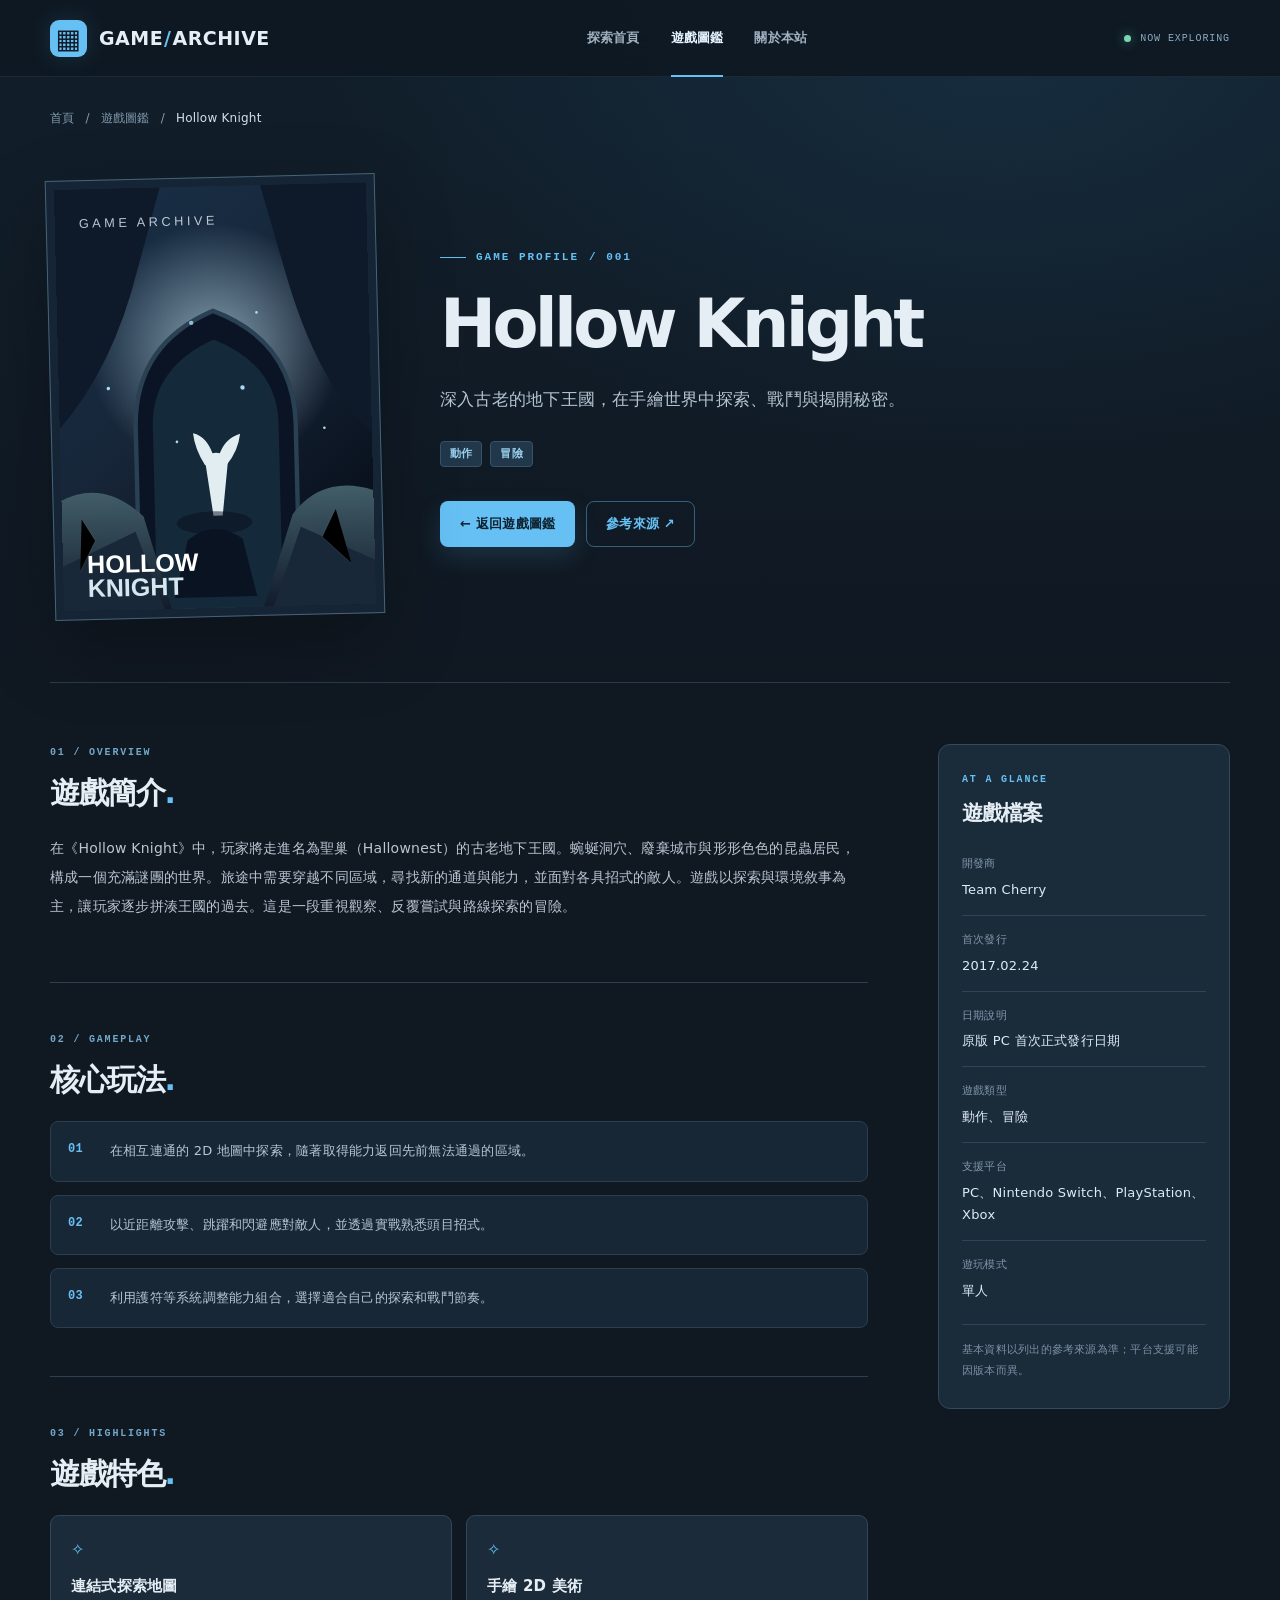
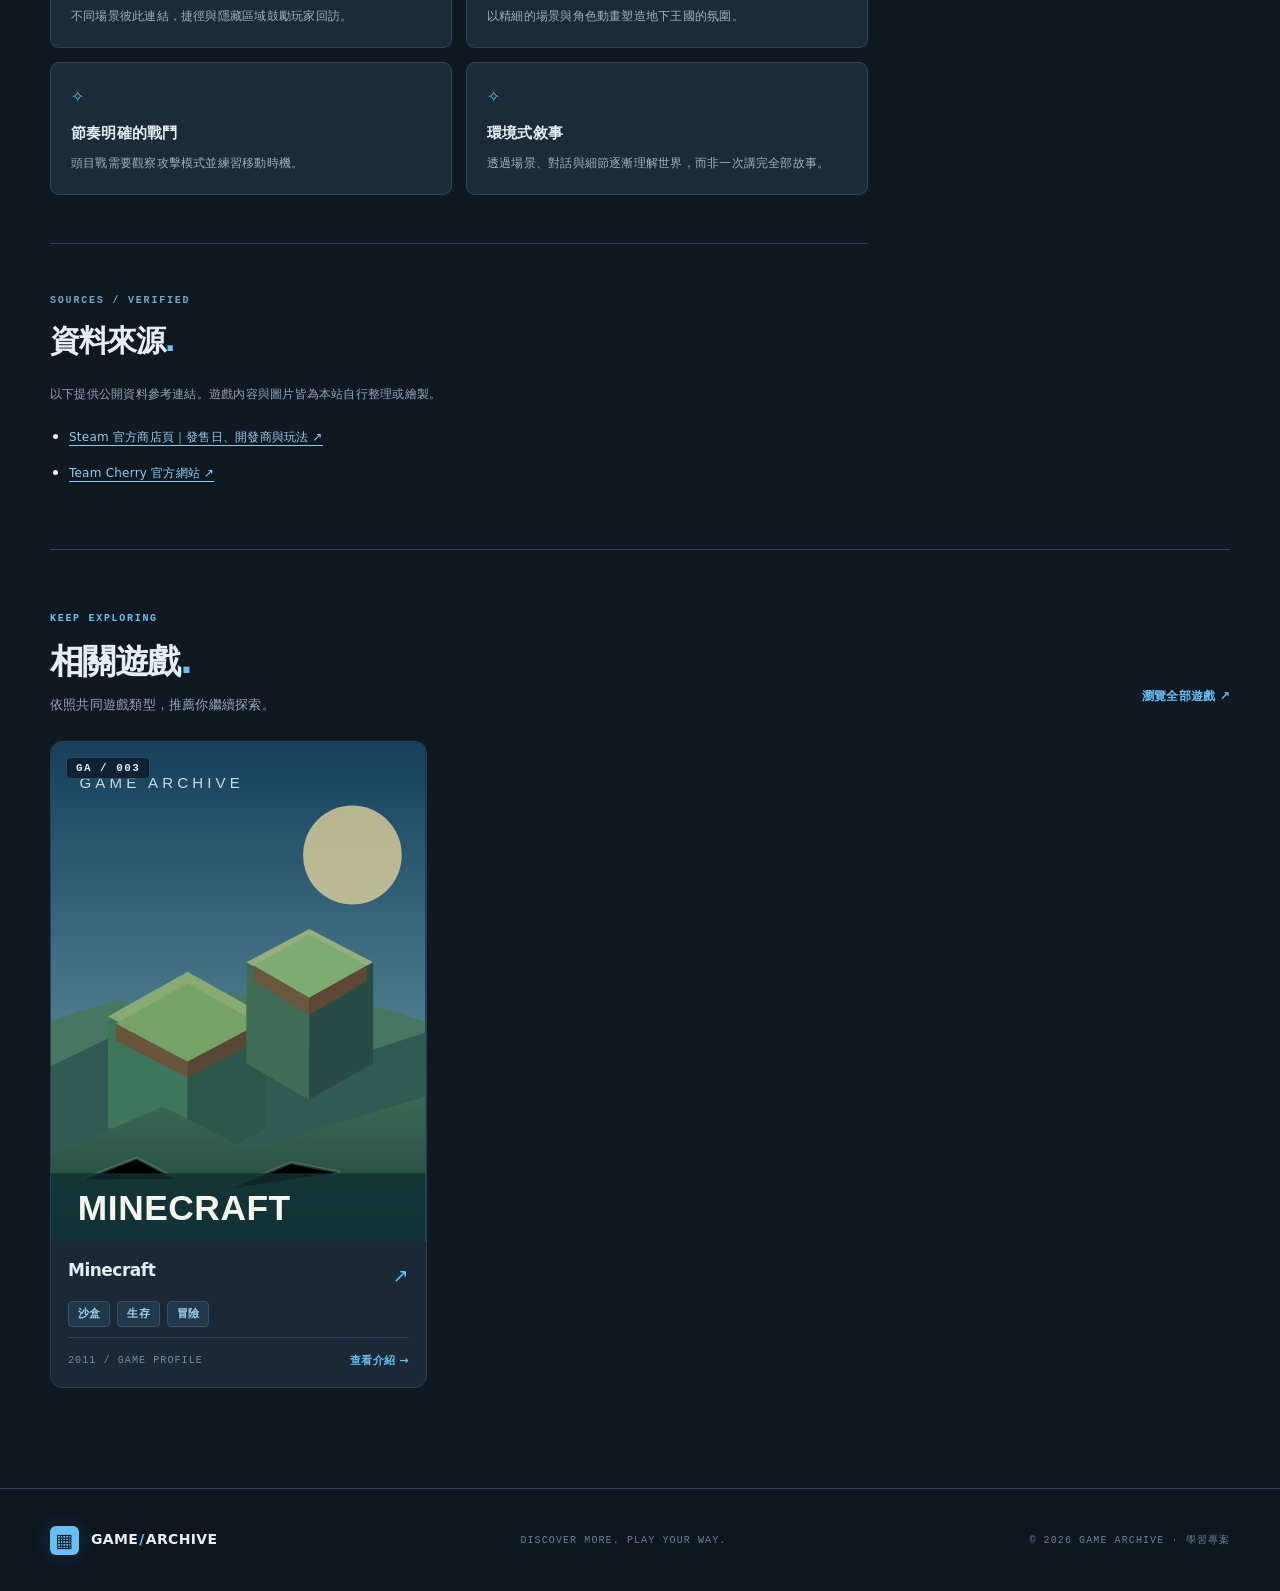
==== pages/hollow-knight.html @ d1612a09 "Add files via upload" ====
<!doctype html>
<html lang="zh-Hant">
<head>
  <meta charset="utf-8">
  <meta name="viewport" content="width=device-width, initial-scale=1">
  <meta name="theme-color" content="#101822">
  <meta name="description" content="Game Archive 遊戲介紹頁。">
  <title>Hollow Knight｜Game Archive 遊戲圖鑑</title>
  <link rel="stylesheet" href="../assets/css/style.css">
  <script defer src="../assets/js/main.js"></script>
</head>
<body data-page="detail" data-root="../" data-game-id="hollow-knight">
  <header class="site-header">
    <div class="container nav-shell">
      <a class="brand" href="../index.html" aria-label="Game Archive 首頁"><span class="brand-symbol" aria-hidden="true">▦</span><span>GAME<span class="brand-em">/</span>ARCHIVE</span></a>
      <nav class="main-nav" aria-label="主要導覽"><a href="../index.html">探索首頁</a><a class="nav-active" href="../index.html#library">遊戲圖鑑</a><a href="../index.html#about">關於本站</a></nav>
      <span class="nav-status"><span class="status-dot"></span> NOW EXPLORING</span>
    </div>
  </header>
  <main class="detail-main container" id="detail-content">
    <div class="breadcrumb"><a href="../index.html">首頁</a><span>/</span><a href="../index.html#library">遊戲圖鑑</a><span>/</span><span id="breadcrumb-title">載入中</span></div>
    <section class="detail-head" aria-labelledby="detail-title">
      <div class="detail-cover-wrap"><img id="detail-cover" src="../assets/images/hollow-knight.svg" alt="遊戲概念插畫" width="720" height="960"></div>
      <div class="detail-head-copy"><div class="eyebrow"><span class="eyebrow-line"></span> GAME PROFILE <span id="detail-index">/ ARCHIVE</span></div><h1 id="detail-title">遊戲資料載入中...</h1><p id="detail-summary" class="detail-summary">正在讀取 Game Archive 遊戲資料。</p><div id="detail-tags" class="detail-tags"></div><div class="detail-head-actions"><a href="../index.html#library" class="button button-primary">← 返回遊戲圖鑑</a><a id="detail-source-link" class="button button-outline" href="../index.html#about">官方資訊 ↗</a></div></div>
    </section>
    <div class="detail-body-grid">
      <div class="detail-article">
        <section class="content-block" aria-labelledby="intro-title"><span class="block-index">01 / OVERVIEW</span><h2 id="intro-title">遊戲簡介<span class="heading-period">.</span></h2><p id="detail-intro" class="lead-text"></p></section>
        <section class="content-block" aria-labelledby="gameplay-title"><span class="block-index">02 / GAMEPLAY</span><h2 id="gameplay-title">核心玩法<span class="heading-period">.</span></h2><div id="detail-gameplay" class="gameplay-list"></div></section>
        <section class="content-block" aria-labelledby="highlights-title"><span class="block-index">03 / HIGHLIGHTS</span><h2 id="highlights-title">遊戲特色<span class="heading-period">.</span></h2><div id="detail-highlights" class="highlights-grid"></div></section>
        <section class="content-block" id="review-section" aria-labelledby="review-title" hidden><span class="block-index">04 / PERSONAL NOTES</span><h2 id="review-title">個人心得<span class="heading-period">.</span></h2><p id="detail-review"></p></section>
        <section class="content-block source-block" aria-labelledby="sources-title"><span class="block-index">SOURCES / VERIFIED</span><h2 id="sources-title">資料來源<span class="heading-period">.</span></h2><p>以下提供公開資料參考連結。遊戲內容與圖片皆為本站自行整理或繪製。</p><ul id="detail-sources" class="source-list"></ul></section>
      </div>
      <aside class="detail-sidebar" aria-labelledby="facts-title"><div class="facts-panel"><span class="side-kicker">AT A GLANCE</span><h2 id="facts-title">遊戲檔案</h2><dl id="detail-facts"></dl><div class="facts-foot">基本資料以列出的參考來源為準；平台支援可能因版本而異。</div></div></aside>
    </div>
    <section class="related-section" aria-labelledby="related-title"><div class="section-heading related-header"><div><div class="eyebrow small-eyebrow">KEEP EXPLORING</div><h2 id="related-title">相關遊戲<span class="heading-period">.</span></h2><p id="related-description">依照遊戲類型推薦其他作品。</p></div><a href="../index.html#library" class="text-link">瀏覽全部遊戲 ↗</a></div><div id="related-grid" class="game-grid related-grid"></div></section>
  </main>
  <footer class="site-footer"><div class="container footer-inner"><a class="brand brand-footer" href="../index.html"><span class="brand-symbol" aria-hidden="true">▦</span><span>GAME<span class="brand-em">/</span>ARCHIVE</span></a><span>DISCOVER MORE. PLAY YOUR WAY.</span><span>© 2026 GAME ARCHIVE · 學習專案</span></div></footer>
  <noscript><div class="no-js">請啟用 JavaScript 以檢視完整遊戲介紹。</div></noscript>
</body>
</html>
---- assets/css/style.css ----
:root{
  --bg:#101822;--card:#1B2838;--surface:#263B50;--accent:#66C0F4;--text:#E5EDF5;
  --muted:#97a8bb;--faint:#6f8498;--border:#2a3b4d;--dark:#0c141e;--highlight:#99dcff;
  --radius:14px;--container:1180px;--shadow:0 28px 76px rgba(0,0,0,.27)
}
*{box-sizing:border-box}
html{scroll-behavior:smooth;scroll-padding-top:95px}
body{margin:0;background:var(--bg);color:var(--text);font-family:Inter,"Noto Sans TC","PingFang TC","Microsoft JhengHei",system-ui,-apple-system,BlinkMacSystemFont,"Segoe UI",sans-serif;font-size:15px;line-height:1.7;letter-spacing:.015em}
body::before{content:"";position:absolute;top:0;left:0;width:100%;height:690px;z-index:-1;pointer-events:none;background:radial-gradient(ellipse at 78% 8%,rgba(39,92,129,.23),transparent 47%),linear-gradient(180deg,#111f2b 0%,var(--bg) 100%)}
button,input{font:inherit}
a{color:inherit;text-decoration:none}img{display:block;max-width:100%}button{cursor:pointer}
:focus-visible{outline:2px solid var(--accent);outline-offset:4px}
.container{width:min(calc(100% - 72px),var(--container));margin-inline:auto}
.site-header{position:sticky;top:0;z-index:30;background:rgba(15,24,34,.92);border-bottom:1px solid rgba(140,169,194,.11);backdrop-filter:blur(18px)}
.nav-shell{min-height:76px;display:flex;align-items:center;justify-content:space-between;gap:24px}
.brand{font-size:19px;font-weight:850;letter-spacing:.025em;display:inline-flex;align-items:center;gap:12px;white-space:nowrap}.brand-symbol{display:flex;justify-content:center;align-items:center;height:37px;width:37px;border-radius:9px;color:#111a26;background:var(--accent);font-size:27px;line-height:1;font-weight:900;box-shadow:0 0 24px rgba(102,192,244,.15)}.brand-em{color:var(--accent);padding-inline:1px}
.main-nav{display:flex;align-items:center;gap:31px;margin-left:auto;margin-right:auto}.main-nav a{position:relative;color:#9fb0c0;font-size:13px;font-weight:700;transition:color .2s}.main-nav a:hover,.main-nav a.nav-active{color:#e6f5ff}.main-nav a.nav-active::after{content:"";position:absolute;bottom:-28px;left:0;right:0;height:2px;background:var(--accent)}
.nav-status{font-family:ui-monospace,SFMono-Regular,Consolas,monospace;font-size:10px;letter-spacing:.09em;color:#8eabc1;display:flex;gap:9px;align-items:center;white-space:nowrap}.status-dot{width:7px;height:7px;border-radius:50%;background:#78d8b1;box-shadow:0 0 12px rgba(120,216,177,.55)}
.hero{display:grid;grid-template-columns:1.13fr .87fr;align-items:center;gap:40px;min-height:596px;padding-top:72px;padding-bottom:74px}.hero-copy{position:relative;z-index:2}.eyebrow,.block-index,.side-kicker{display:flex;align-items:center;gap:10px;font-family:ui-monospace,SFMono-Regular,Consolas,monospace;font-size:11px;font-weight:750;letter-spacing:.18em;color:var(--accent);text-transform:uppercase}.eyebrow-line{display:inline-block;width:26px;height:1px;background:var(--accent)}h1,h2,h3,p{margin-top:0}.hero h1{font-size:clamp(39px,4.25vw,64px);line-height:1.31;letter-spacing:-.053em;margin:23px 0 23px;font-weight:860}.hero-accent{background:linear-gradient(110deg,#b7d8ef 0%,#66C0F4 65%,#4f93c2 100%);-webkit-background-clip:text;background-clip:text;color:transparent}.hero-copy>p{max-width:550px;color:#a9b8c6;font-size:15px;line-height:1.95}.hero-actions{display:flex;gap:13px;flex-wrap:wrap;margin:33px 0 47px}.button{border-radius:8px;min-height:46px;padding:11px 19px;display:inline-flex;gap:13px;align-items:center;justify-content:center;font-weight:750;font-size:13px;transition:transform .2s,background .2s,border-color .2s,box-shadow .2s;border:1px solid transparent}.button:hover{transform:translateY(-2px)}.button-primary{background:var(--accent);color:#0d2331;box-shadow:0 10px 25px rgba(81,166,215,.17)}.button-primary:hover{background:#91d4fa;box-shadow:0 12px 27px rgba(81,166,215,.25)}.button-ghost{border-color:var(--border);background:rgba(255,255,255,.025);color:#bfcedb}.button-ghost:hover,.button-outline:hover{border-color:var(--accent);color:#e7f8ff;background:rgba(102,192,244,.08)}.button-outline{background:transparent;color:var(--accent);border-color:rgba(102,192,244,.42)}
.hero-stats{display:flex;gap:28px;align-items:center}.hero-stats>div{display:flex;flex-direction:column;gap:3px}.hero-stats strong{font-family:ui-monospace,SFMono-Regular,Consolas,monospace;color:#dfeef9;font-size:22px;letter-spacing:-.06em;line-height:1.35}.hero-stats span:not(.stat-divider){color:var(--faint);font-size:11px}.stat-divider{height:36px;width:1px;background:#314455}
.hero-visual{height:485px;position:relative;display:flex;align-items:center;justify-content:center;isolation:isolate}.hero-grid{position:absolute;inset:4% -9%;background-image:linear-gradient(rgba(116,162,187,.09) 1px,transparent 1px),linear-gradient(90deg,rgba(116,162,187,.09) 1px,transparent 1px);background-size:37px 37px;transform:perspective(500px) rotateY(-8deg);mask-image:linear-gradient(100deg,transparent 0%,#000 20%,#000 78%,transparent 100%);z-index:-2}.hero-glow{height:300px;width:420px;border-radius:50%;background:#22608d;filter:blur(95px);opacity:.21;position:absolute;z-index:-1}.featured-frame{width:294px;height:403px;border:1px solid #63849a;transform:rotate(6deg);padding:8px;background:#101d2a;box-shadow:0 22px 75px rgba(0,0,0,.5);position:relative}.featured-frame img{width:100%;height:100%;object-fit:cover}.frame-corner{position:absolute;width:21px;height:21px;border-color:var(--accent);border-style:solid}.frame-corner-tl{top:-9px;left:-9px;border-width:2px 0 0 2px}.frame-corner-br{bottom:-9px;right:-9px;border-width:0 2px 2px 0}.featured-caption{position:absolute;left:0;bottom:0;background:rgba(22,42,57,.96);border:1px solid #37526a;box-shadow:var(--shadow);padding:15px 23px 17px;display:flex;flex-direction:column;gap:3px;min-width:255px;transform:rotate(-3deg)}.featured-label{font:700 10px ui-monospace,monospace;letter-spacing:.13em;color:var(--accent)}.featured-caption strong{font-size:18px;letter-spacing:.06em}.featured-caption>span:last-child{font-size:11px;color:#a7b7c7}.visual-index{position:absolute;top:18px;right:3px;writing-mode:vertical-rl;font:700 11px ui-monospace,monospace;color:#6e8da3;letter-spacing:.24em}
.marquee-line{border-top:1px solid #2a3947;border-bottom:1px solid #2a3947;background:#142230}.marquee-inner{display:flex;align-items:center;justify-content:space-between;gap:22px;padding-block:13px;white-space:nowrap;overflow:hidden}.marquee-inner span{font:800 10px ui-monospace,monospace;letter-spacing:.22em;color:#839aaa}.marquee-inner b{font-size:11px;color:#53738a;font-weight:400}
.catalog-section{padding-top:97px;padding-bottom:105px}.section-heading{display:flex;justify-content:space-between;align-items:flex-end;gap:22px;margin-bottom:31px}.small-eyebrow{font-size:10px;letter-spacing:.17em}.section-heading h2,.about-inner h2,.content-block h2{font-size:clamp(27px,3.25vw,39px);letter-spacing:-.045em;line-height:1.3;font-weight:830;margin:12px 0 11px}.section-heading p{font-size:13px;color:var(--muted);margin:0}.heading-period{color:var(--accent)}.section-index{font:700 11px ui-monospace,Consolas,monospace;letter-spacing:.1em;color:#768b9d;padding-bottom:7px;white-space:nowrap}
.filter-panel{padding:24px;background:#172433;border:1px solid #2b3c4c;border-radius:12px;margin-bottom:26px}.search-box{display:flex;align-items:center;gap:12px;background:#111c29;border:1px solid #31465a;min-height:50px;border-radius:8px;padding:0 15px;color:#789bb5;transition:border-color .2s}.search-box:focus-within{border-color:var(--accent)}.search-box input{color:var(--text);outline:none;background:transparent;border:0;flex:1;min-width:0;font-size:14px;height:48px}.search-box input::placeholder{color:#73899c}.search-box kbd{background:#243547;padding:3px 8px;border-radius:5px;color:#8da5ba;font:11px ui-monospace,monospace;border:1px solid #344c5f}.filter-heading{display:flex;align-items:center;justify-content:space-between;gap:12px;margin:23px 0 12px}.filter-heading>span:first-child{font-size:12px;color:#c1d3df;font-weight:720}.filter-heading>span:last-child{font-size:11px;color:#8198aa}.filter-chips{display:flex;gap:8px;flex-wrap:wrap}.filter-chip{border:1px solid #304457;background:#1c2d3d;color:#9db3c4;padding:7px 14px;border-radius:6px;font-size:12px;font-weight:680;transition:background .17s,border-color .17s,color .17s}.filter-chip:hover{border-color:#6b9ebd;color:#fff}.filter-chip.is-active{background:#285a7c;color:#e8f6ff;border-color:#4d9bcc}.loading-hint{font-size:12px;color:var(--faint)}
.game-grid{display:grid;grid-template-columns:repeat(3,minmax(0,1fr));gap:25px}.game-card{display:flex;flex-direction:column;min-width:0;overflow:hidden;background:var(--card);border:1px solid #2c3d4d;border-radius:12px;transition:transform .24s,border-color .24s,box-shadow .24s;position:relative}.game-card:hover{transform:translateY(-6px);border-color:#5e9ec0;box-shadow:0 22px 42px rgba(0,0,0,.28)}.game-card:focus-visible{outline-offset:5px}.game-card-img{position:relative;overflow:hidden;aspect-ratio:3/4;background:#243548}.game-card-img img{width:100%;height:100%;object-fit:cover;transition:transform .35s}.game-card:hover .game-card-img img{transform:scale(1.04)}.card-number{position:absolute;top:15px;left:15px;z-index:1;background:rgba(12,28,42,.82);border:1px solid rgba(255,255,255,.16);color:#dfecf6;border-radius:4px;padding:4px 9px;font:700 11px ui-monospace,monospace;letter-spacing:.13em}.card-body{padding:21px 22px 22px;flex:1;display:flex;flex-direction:column;gap:10px}.card-title-row{display:flex;justify-content:space-between;gap:8px;align-items:flex-start}.card-title{font-size:20px;line-height:1.3;font-weight:820;letter-spacing:-.03em;margin:0}.card-arrow{color:var(--accent);font-size:19px;transition:transform .2s}.game-card:hover .card-arrow{transform:translate(3px,-3px)}.tag-row,.detail-tags{display:flex;gap:7px;flex-wrap:wrap}.genre-tag{display:inline-flex;align-items:center;border:1px solid #37516a;background:#21384b;color:#9ad0ed;font-size:11px;padding:3px 9px;border-radius:4px;line-height:1.6;font-weight:680}.card-summary{font-size:12.5px;line-height:1.8;color:#9eafbe;margin:2px 0 7px;flex:1}.card-bottom{border-top:1px solid #314457;display:flex;justify-content:space-between;align-items:center;padding-top:14px;margin-top:auto;gap:12px}.card-bottom span:first-child{font-size:10px;letter-spacing:.11em;font-family:ui-monospace,monospace;color:#788fa4}.card-bottom span:last-child{font-size:11px;color:var(--accent);font-weight:720}.empty-state{text-align:center;border:1px dashed #3d5670;border-radius:12px;padding:48px 20px;margin-top:18px}.empty-state[hidden]{display:none}.empty-icon{display:block;font-size:47px;color:#628fab;line-height:1.2}.empty-state h3{margin:9px 0 6px}.empty-state p{color:var(--muted);font-size:13px;margin-bottom:20px}.loading-panel{grid-column:1/-1;padding:60px;text-align:center;color:var(--muted);background:var(--card);border:1px dashed var(--border);border-radius:10px}
.about-section{border-top:1px solid #2e4253;background:linear-gradient(120deg,#172738,#111d2b);padding:73px 0 81px}.about-inner{display:grid;grid-template-columns:1fr 1fr;gap:75px}.about-inner h2{font-size:clamp(29px,3.3vw,41px);line-height:1.45}.about-copy{padding-top:9px}.about-copy p{font-size:13px;line-height:2;color:#abbac8}.about-copy code{color:#addafa;background:#263c50;border-radius:3px;padding:2px 5px}.about-note{font-size:11px;color:#72899c;display:block;margin-top:20px}.site-footer{background:#0e1720;border-top:1px solid #2e4150}.footer-inner{min-height:102px;display:flex;align-items:center;justify-content:space-between;gap:20px}.brand-footer{font-size:14px}.brand-footer .brand-symbol{width:29px;height:29px;font-size:19px;border-radius:6px}.footer-inner>span{font-size:10px;font-family:ui-monospace,monospace;color:#6c8093;letter-spacing:.11em}.no-js{padding:16px 24px;text-align:center;background:#3b2b37;color:#f7cbd5}
/* Detail pages */
.detail-main{padding-top:31px;padding-bottom:100px}.breadcrumb{display:flex;align-items:center;flex-wrap:wrap;gap:11px;color:#849bad;font-size:12px;margin-bottom:32px}.breadcrumb a:hover{color:var(--accent)}.breadcrumb>span:last-child{color:#d0e2ee}
.detail-head{display:grid;grid-template-columns:330px minmax(0,1fr);align-items:center;gap:60px;padding:17px 0 65px;border-bottom:1px solid var(--border)}.detail-cover-wrap{width:100%;aspect-ratio:3/4;padding:8px;border:1px solid #476377;background:#152536;box-shadow:var(--shadow);transform:rotate(-1.4deg)}.detail-cover-wrap img{width:100%;height:100%;object-fit:cover}.detail-head-copy h1{font-size:clamp(37px,5.4vw,67px);letter-spacing:-.055em;line-height:1.15;margin:19px 0 20px;font-weight:880}.detail-summary{font-size:17px;color:#b4c4d1;max-width:640px;line-height:1.95;margin:0 0 25px}.detail-tags{gap:8px;margin-bottom:34px}.detail-head-actions{display:flex;flex-wrap:wrap;gap:11px}
.detail-body-grid{display:grid;grid-template-columns:minmax(0,1fr) 292px;gap:70px;padding-top:61px}.detail-article{min-width:0}.content-block{border-bottom:1px solid #2d4051;padding-bottom:48px;margin-bottom:48px}.content-block:last-child{border-bottom:0;margin-bottom:0}.content-block[hidden]{display:none}.block-index{color:#72a7c9;font-size:10px}.content-block h2{font-size:30px;margin:12px 0 22px}.lead-text,.content-block>p{color:#b9c6d2;font-size:14px;line-height:2.05}.gameplay-list{display:grid;gap:13px}.gameplay-item{display:flex;gap:16px;align-items:flex-start;background:#182736;border:1px solid #293e50;padding:17px;border-radius:8px}.gameplay-item .item-n{font:700 12px ui-monospace,monospace;color:var(--accent);margin-top:3px;min-width:26px}.gameplay-item p{margin:0;color:#b7c7d3;font-size:13px;line-height:1.85}.highlights-grid{display:grid;grid-template-columns:repeat(2,minmax(0,1fr));gap:14px}.highlight-card{border:1px solid #30465a;background:#1b2b3a;border-radius:9px;padding:20px}.highlight-star{color:var(--accent);font-size:16px;margin-bottom:13px}.highlight-card h3{font-size:15px;line-height:1.4;margin:0 0 8px}.highlight-card p{font-size:12px;line-height:1.85;color:#9fb1c0;margin:0}.source-block>p{font-size:12px;color:#91a6b7}.source-list{margin:17px 0 0;padding-left:19px;display:grid;gap:11px}.source-list a{font-size:12px;color:#8dcdf2;text-decoration:underline;text-underline-offset:4px;overflow-wrap:anywhere}.source-list a:hover{color:#c5eafd}
.detail-sidebar{min-width:0}.facts-panel{position:sticky;top:105px;background:#1a2b3a;border:1px solid #304a5e;border-radius:12px;padding:26px 23px}.side-kicker{font-size:10px}.facts-panel h2{font-size:21px;letter-spacing:-.04em;margin:8px 0 23px}.facts-panel dl{margin:0;display:grid;gap:15px}.fact-row{padding-bottom:14px;border-bottom:1px solid #304457}.fact-row:last-child{border-bottom:0;padding-bottom:0}.fact-row dt{font-size:11px;color:#8098ac;margin-bottom:5px}.fact-row dd{font-size:13px;line-height:1.7;color:#dfebf5;margin:0}.facts-foot{font-size:11px;color:#7990a5;margin-top:22px;line-height:1.9;border-top:1px solid #304457;padding-top:15px}
.related-section{border-top:1px solid #304455;padding-top:60px;margin-top:15px}.related-header{margin-bottom:25px}.related-header h2{font-size:34px}.text-link{color:var(--accent);font-size:12px;font-weight:760;white-space:nowrap;padding-bottom:10px}.related-grid .game-card-img{aspect-ratio:3/4}.related-grid .card-body{padding:17px}.related-grid .card-title{font-size:17px}.related-grid .card-summary{display:none}
@media(max-width:1070px){.hero{gap:20px}.hero h1{font-size:clamp(37px,4.6vw,55px)}.hero-visual{transform:scale(.92)}.detail-body-grid{gap:32px}.detail-head{gap:40px}.nav-status{display:none}}
@media(max-width:780px){.container{width:min(calc(100% - 40px),var(--container))}.nav-shell{min-height:70px}.brand{font-size:16px}.main-nav{gap:15px;margin-right:0}.main-nav a{font-size:11px}.main-nav a.nav-active::after{bottom:-25px}.hero{grid-template-columns:1fr;gap:0;padding-top:65px;padding-bottom:53px}.hero-copy{text-align:left}.hero h1{font-size:clamp(38px,6vw,57px)}.hero-visual{height:410px;transform:none;max-width:510px;width:100%;margin:0 auto}.featured-frame{height:315px;width:228px}.featured-caption{left:8%;bottom:12px}.hero-stats{margin-bottom:12px}.marquee-inner{justify-content:space-around}.marquee-inner span:nth-of-type(n+4){display:none}.game-grid{grid-template-columns:repeat(2,minmax(0,1fr));gap:17px}.catalog-section{padding-top:65px;padding-bottom:76px}.about-inner{gap:32px}.detail-head{grid-template-columns:225px 1fr;gap:30px}.detail-head-copy h1{font-size:clamp(30px,5vw,48px)}.detail-summary{font-size:14px}.detail-body-grid{grid-template-columns:minmax(0,1fr);gap:0}.detail-sidebar{grid-row:1;margin-bottom:42px}.facts-panel{position:static}.facts-panel dl{grid-template-columns:repeat(2,1fr)}.fact-row:nth-last-child(-n+2){border-bottom:0}.detail-main{padding-bottom:70px}}
@media(max-width:540px){.container{width:calc(100% - 32px)}.nav-shell{flex-wrap:wrap;justify-content:center;padding:11px 0 0;gap:7px}.brand{font-size:17px}.main-nav{width:100%;justify-content:space-between;gap:13px;padding:10px 2px}.main-nav a.nav-active::after{bottom:-11px}.hero{padding-top:47px}.eyebrow{font-size:9px}.hero h1{font-size:clamp(32px,9vw,47px);margin:19px 0}.hero-copy>p{font-size:13px}.hero-actions{margin:27px 0 32px}.button{font-size:12px;min-height:42px;padding:9px 13px}.hero-stats{gap:16px}.hero-stats strong{font-size:19px}.hero-stats span:not(.stat-divider){font-size:10px}.hero-visual{height:340px;margin-top:10px}.featured-frame{width:195px;height:270px}.featured-caption{bottom:7px;left:0;min-width:204px;padding:12px 16px}.featured-caption strong{font-size:15px}.marquee-inner{gap:10px}.marquee-inner span{font-size:8px}.section-heading{align-items:flex-start}.section-index{display:none}.section-heading h2{font-size:30px}.filter-panel{padding:16px}.filter-chip{font-size:11px;padding:7px 10px}.game-grid{grid-template-columns:1fr;max-width:450px;margin-inline:auto}.game-card-img{aspect-ratio:3/4}.game-card-img img{object-position:center}.card-body{padding:18px}.card-title{font-size:19px}.about-inner{grid-template-columns:1fr;gap:13px}.about-section{padding:50px 0}.about-inner h2{font-size:29px}.footer-inner{flex-direction:column;padding:24px 0;min-height:0;gap:11px}.detail-main{padding-top:24px}.breadcrumb{font-size:11px;margin-bottom:25px}.detail-head{grid-template-columns:1fr;gap:28px;padding-bottom:40px}.detail-cover-wrap{max-width:275px;margin:auto}.detail-head-copy h1{font-size:40px}.detail-body-grid{padding-top:40px}.facts-panel dl{grid-template-columns:repeat(2,minmax(0,1fr))}.content-block{padding-bottom:38px;margin-bottom:38px}.content-block h2{font-size:27px}.highlights-grid{grid-template-columns:1fr}.related-grid .game-card-img{aspect-ratio:3/4}.related-header{align-items:flex-start}.text-link{display:none}}
@media(prefers-reduced-motion:reduce){html{scroll-behavior:auto}*,*::before,*::after{transition:none!important;animation:none!important}}
/* Keep decorative hero grids inside narrow viewports. */
@media(max-width:540px){.hero-visual{overflow:hidden}}
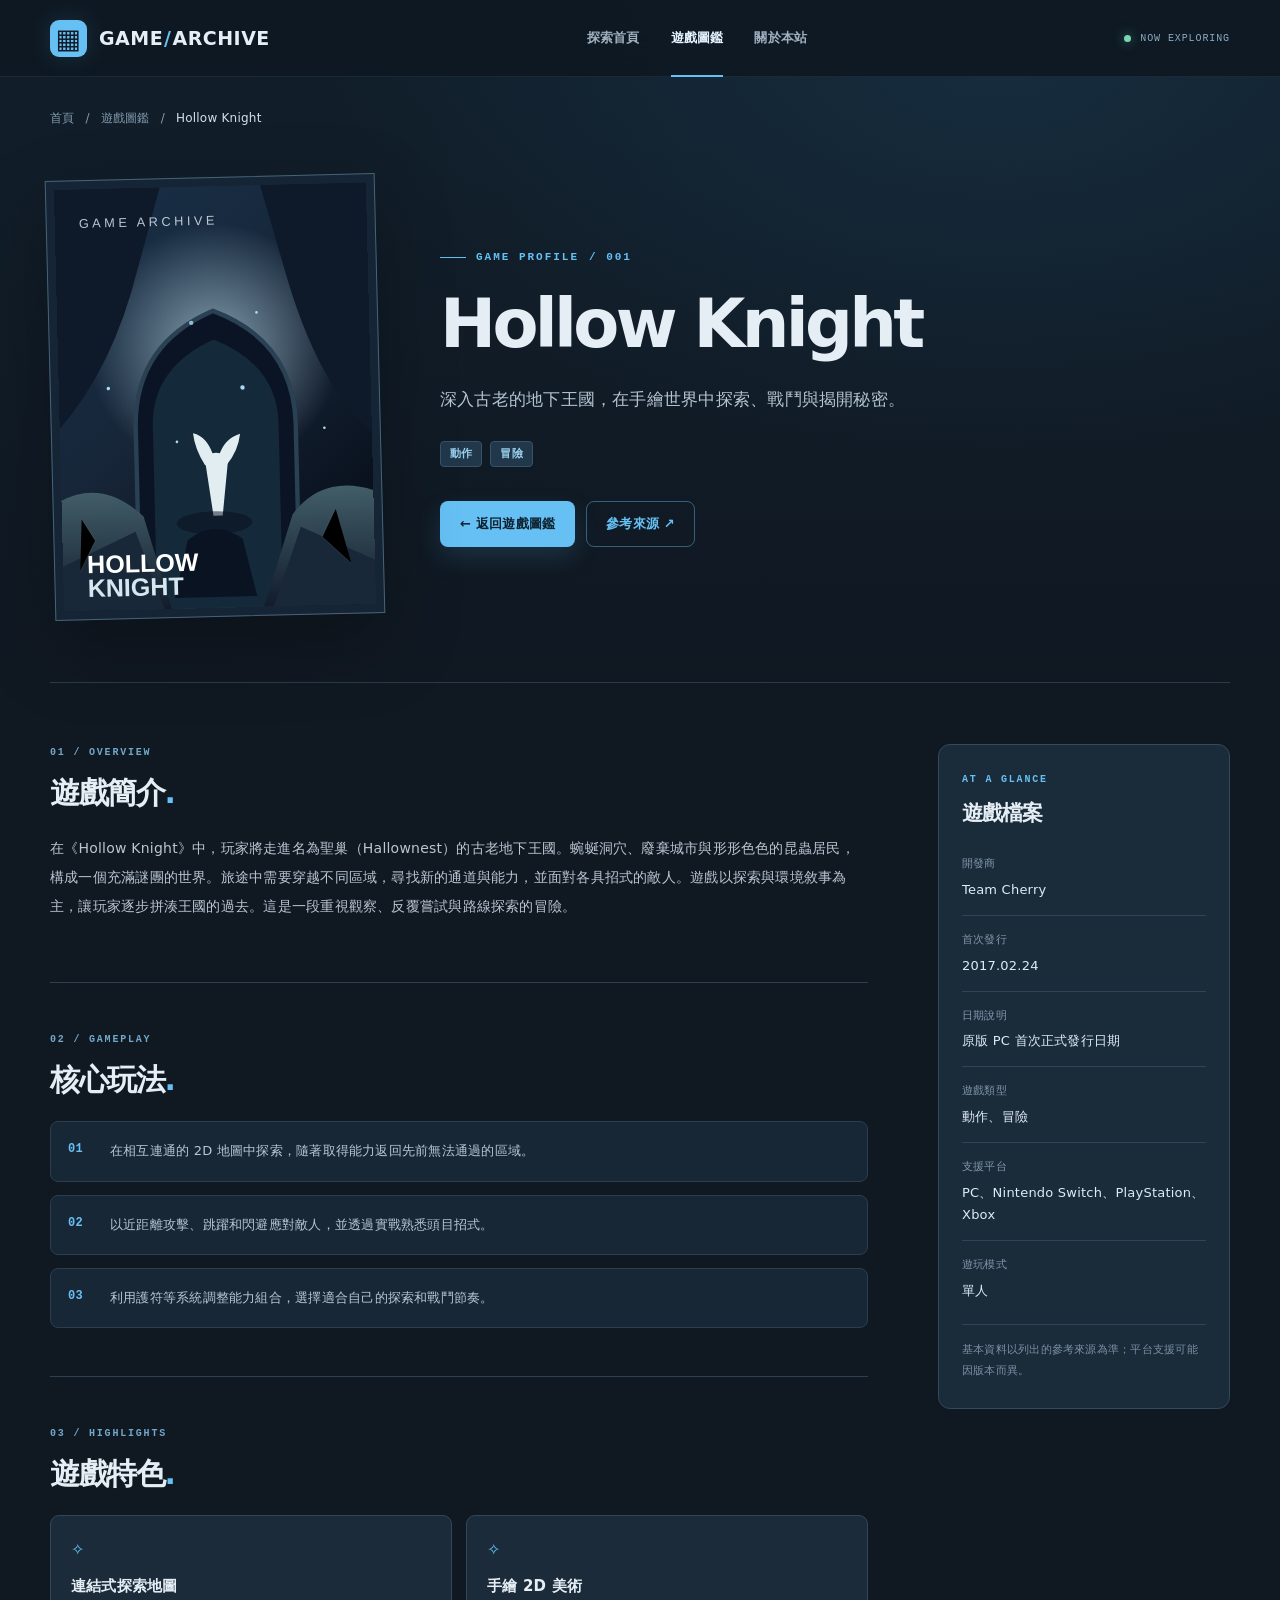
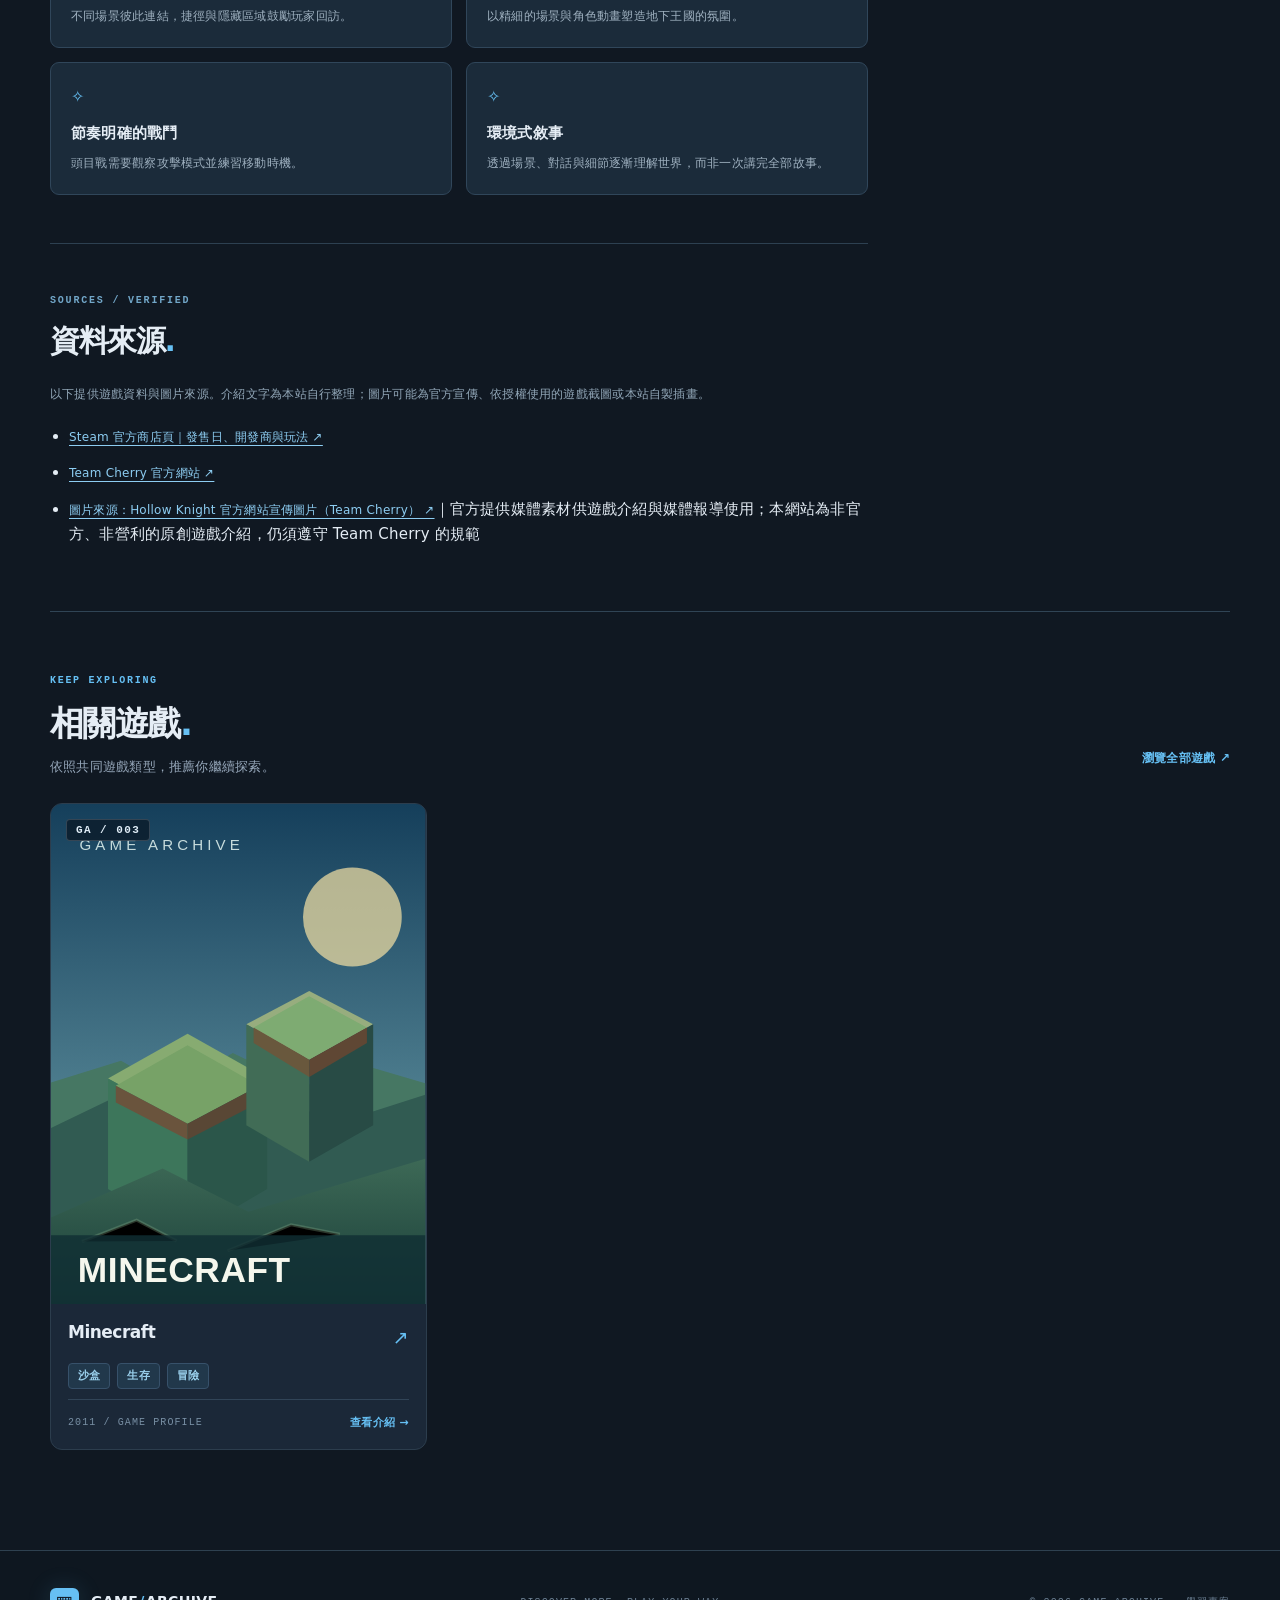
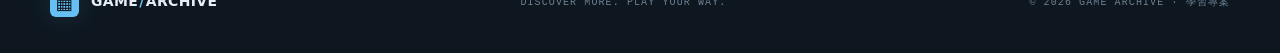
==== commit 31232e92: "Add files via upload" ====
--- a/pages/hollow-knight.html
+++ b/pages/hollow-knight.html
@@ -29,7 +29,7 @@
         <section class="content-block" aria-labelledby="gameplay-title"><span class="block-index">02 / GAMEPLAY</span><h2 id="gameplay-title">核心玩法<span class="heading-period">.</span></h2><div id="detail-gameplay" class="gameplay-list"></div></section>
         <section class="content-block" aria-labelledby="highlights-title"><span class="block-index">03 / HIGHLIGHTS</span><h2 id="highlights-title">遊戲特色<span class="heading-period">.</span></h2><div id="detail-highlights" class="highlights-grid"></div></section>
         <section class="content-block" id="review-section" aria-labelledby="review-title" hidden><span class="block-index">04 / PERSONAL NOTES</span><h2 id="review-title">個人心得<span class="heading-period">.</span></h2><p id="detail-review"></p></section>
-        <section class="content-block source-block" aria-labelledby="sources-title"><span class="block-index">SOURCES / VERIFIED</span><h2 id="sources-title">資料來源<span class="heading-period">.</span></h2><p>以下提供公開資料參考連結。遊戲內容與圖片皆為本站自行整理或繪製。</p><ul id="detail-sources" class="source-list"></ul></section>
+        <section class="content-block source-block" aria-labelledby="sources-title"><span class="block-index">SOURCES / VERIFIED</span><h2 id="sources-title">資料來源<span class="heading-period">.</span></h2><p>以下提供遊戲資料與圖片來源。介紹文字為本站自行整理；圖片可能為官方宣傳、依授權使用的遊戲截圖或本站自製插畫。</p><ul id="detail-sources" class="source-list"></ul></section>
       </div>
       <aside class="detail-sidebar" aria-labelledby="facts-title"><div class="facts-panel"><span class="side-kicker">AT A GLANCE</span><h2 id="facts-title">遊戲檔案</h2><dl id="detail-facts"></dl><div class="facts-foot">基本資料以列出的參考來源為準；平台支援可能因版本而異。</div></div></aside>
     </div>
